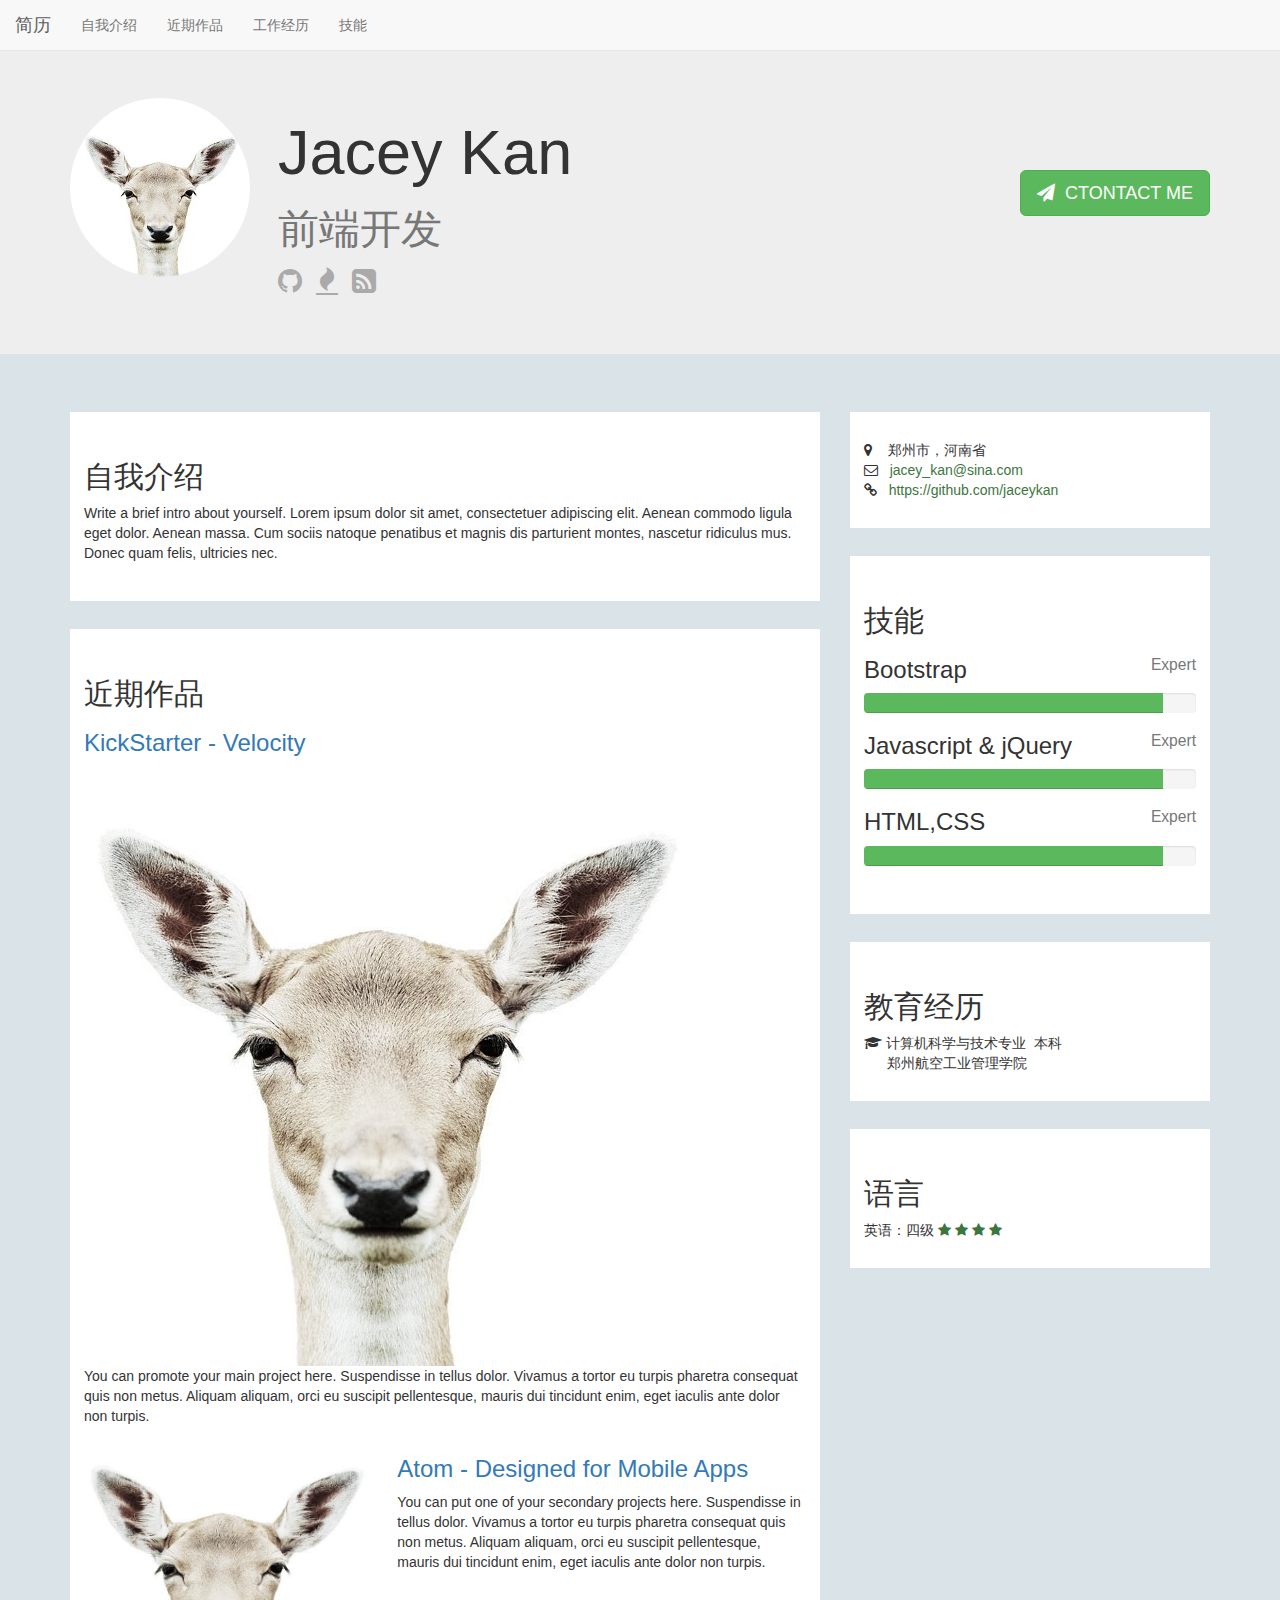
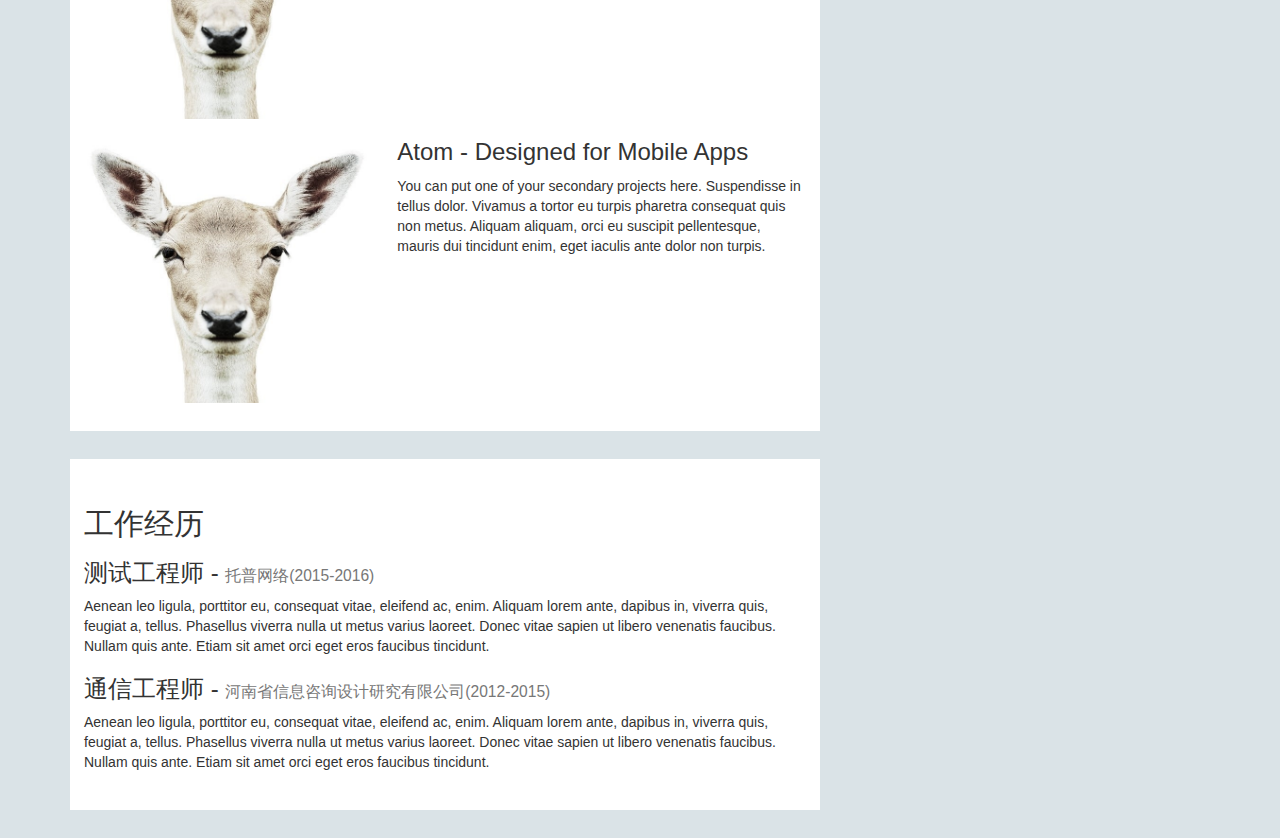
==== NewResume.html @ 5fd8fbb6 "2017/4/19-NewResume" ====
<!DOCTYPE html>
<html lang="en">
<head>
    <meta charset="UTF-8">
    <meta http-equiv="X-UA-Compatible" content="IE=edge">
    <meta name="viewport" content="width=device-width, initial-scale=1, maximum-scale=1, user-scalable=no">
    <link rel="shortcut icon" href="images/moon-b.ico">
    <title>JaceyKan's Resume</title>

    <!-- Bootstrap -->
    <link rel="stylesheet" href="plugins/bootstrap/css/bootstrap.min.css">

    <!--font-awesome-->
    <link rel="stylesheet" href="plugins/font-awesome/css/font-awesome.min.css" type="text/css">

    <link rel="stylesheet" href="css/newResume.css" type="text/css">

    <!-- HTML5 shim and Respond.js for IE8 support of HTML5 elements and media queries -->
    <!-- WARNING: Respond.js doesn't work if you view the page via file:// -->
    <!--[if lt IE 9]>
    <script src="https://cdn.bootcss.com/html5shiv/3.7.3/html5shiv.min.js"></script>
    <script src="https://cdn.bootcss.com/respond.js/1.4.2/respond.min.js"></script>
    <![endif]-->

    <!--jQuery-->
    <script src="plugins/jquery-3.2.1.min.js"></script>

    <!-- Bootstrap JS-->
    <script src="plugins/bootstrap/js/bootstrap.min.js"></script>

</head>
<body>
    <nav class="navbar navbar-default navbar-fixed-top">
        <div class="container-fluid">
            <div class="navbar-header">
                <button class="navbar-toggle" type="button" data-toggle="collapse" data-target="#myNav">
                    <span class="sr-only">切换导航</span>
                    <i class="fa fa-bars"></i>
                </button>
                <a class="navbar-brand" href="#">简历</a>
            </div>
            <div id="myNav" class="collapse navbar-collapse">
                <ul class="nav navbar-nav">
                    <li><a href="#aboutMe">自我介绍</a></li>
                    <li><a href="#latestProjects">近期作品</a></li>
                    <li><a href="#workExperience">工作经历</a></li>
                    <li><a href="#skills">技能</a></li>
                </ul>
            </div>
        </div>
</nav>
    <header class="jumbotron" style="margin-top: 50px;">
        <div class="container">
            <img src="images/Jacey-lg.jpg" alt="JaceyKan" class="img-responsive img-circle pull-left">
            <div class="pull-left">
                <h1>
                    Jacey Kan<br>
                    <small>前端开发</small>
                </h1>
                <ul class="list-inline">
                    <li><a href="http://github.com/jaceykan"><span class="fa fa-github fa-2x"></span></a></li>
                    <li><a href="https://www.freecodecamp.cn/jaceykan"><span class="fa fa-fire fa-2x"></span></a></li>
                    <li><a href=""><span class="fa fa-rss-square fa-2x"></span></a></li>
                </ul>
            </div>
            <a href="mailto: jacey_kan@sina.com" class="btn btn-lg btn-success pull-right"><span class="fa fa-paper-plane"></span>&nbsp;&nbsp;CTONTACT ME</a>
        </div>
    </header>
    <div class="container">
        <div class="row">
            <div class="col-sm-8">
                <div id="aboutMe" class="section">
                    <h2>自我介绍</h2>
                    <p>Write a brief intro about yourself. Lorem ipsum dolor sit amet, consectetuer adipiscing elit. Aenean commodo ligula eget dolor. Aenean massa. Cum sociis natoque penatibus et magnis dis parturient montes, nascetur ridiculus mus. Donec quam felis, ultricies nec.</p>
                </div>
                <div id="latestProjects" class="section">
                    <h2>近期作品</h2>
                    <div class="Project">
                        <h3><a href="#">KickStarter - Velocity</a></h3>
                        <img src="images/Jacey.jpg" class="img-responsive">
                        <p>You can promote your main project here. Suspendisse in tellus dolor. Vivamus a tortor eu turpis pharetra consequat quis non metus. Aliquam aliquam, orci eu suscipit pellentesque, mauris dui tincidunt enim, eget iaculis ante dolor non turpis.</p>
                    </div>
                    <div class="Project">
                        <div class="row">
                            <div class="col-sm-5"><img src="images/Jacey.jpg" class="img-responsive"></div>
                            <div class="col-sm-7">
                                <h3><a href="#">Atom - Designed for Mobile Apps</a></h3>
                                <p>You can put one of your secondary projects here. Suspendisse in tellus dolor. Vivamus a tortor eu turpis pharetra consequat quis non metus. Aliquam aliquam, orci eu suscipit pellentesque, mauris dui tincidunt enim, eget iaculis ante dolor non turpis.</p>
                            </div>
                        </div>
                    </div>
                    <div class="Project">
                        <div class="row">
                            <div class="col-sm-5"><img src="images/Jacey.jpg" class="img-responsive"></div>
                            <div class="col-sm-7">
                                <h3>Atom - Designed for Mobile Apps</h3>
                                <p>You can put one of your secondary projects here. Suspendisse in tellus dolor. Vivamus a tortor eu turpis pharetra consequat quis non metus. Aliquam aliquam, orci eu suscipit pellentesque, mauris dui tincidunt enim, eget iaculis ante dolor non turpis.</p>
                            </div>
                        </div>
                    </div>
                </div>
                <div id="workExperience" class="section">
                    <h2>工作经历</h2>
                    <div class="experience">
                        <h3>测试工程师 - <small>托普网络(2015-2016)</small></h3>
                        <p>Aenean leo ligula, porttitor eu, consequat vitae, eleifend ac, enim. Aliquam lorem ante, dapibus in, viverra quis, feugiat a, tellus. Phasellus viverra nulla ut metus varius laoreet. Donec vitae sapien ut libero venenatis faucibus. Nullam quis ante. Etiam sit amet orci eget eros faucibus tincidunt.</p>
                    </div>
                    <div class="experience">
                        <h3>通信工程师 - <small>河南省信息咨询设计研究有限公司(2012-2015)</small></h3>
                        <p>Aenean leo ligula, porttitor eu, consequat vitae, eleifend ac, enim. Aliquam lorem ante, dapibus in, viverra quis, feugiat a, tellus. Phasellus viverra nulla ut metus varius laoreet. Donec vitae sapien ut libero venenatis faucibus. Nullam quis ante. Etiam sit amet orci eget eros faucibus tincidunt.</p>
                    </div>
                </div>
            </div>
            <div class="col-sm-4">
                <div class="address section">
                    <i class="fa fa-map-marker"></i>&nbsp;&nbsp;&nbsp;&nbsp;郑州市，河南省<br>
                    <i class="fa fa-envelope-o"></i>&nbsp;&nbsp;&nbsp;<a href="mailto: jacey_kan@sina.com" class="text-success">jacey_kan@sina.com</a><br>
                    <i class="fa fa-link"></i>&nbsp;&nbsp;&nbsp;<a href="https://github.com/jaceykan" class="text-success">https://github.com/jaceykan</a>
                </div>
                <div id="skills" class="section">
                    <h2>技能</h2>
                    <div class="skill">
                        <h3>Bootstrap<small class="pull-right">Expert</small></h3>
                        <div class="progress">
                            <div class="progress-bar progress-bar-success" style="width: 90%"></div>
                        </div>
                    </div>
                    <div class="skill">
                        <h3>Javascript & jQuery<small class="pull-right">Expert</small></h3>
                        <div class="progress">
                            <div class="progress-bar progress-bar-success" style="width: 90%"></div>
                        </div>
                    </div>
                    <div class="skill">
                        <h3>HTML,CSS<small class="pull-right">Expert</small></h3>
                        <div class="progress">
                            <div class="progress-bar progress-bar-success" style="width: 90%"></div>
                        </div>
                    </div>
                </div>
                <div class="education section">
                    <h2>教育经历</h2>
                    <i class="fa fa-graduation-cap"></i>&nbsp;计算机科学与技术专业&nbsp;&nbsp;本科<br>
                    &nbsp;&nbsp;&nbsp;&nbsp;&nbsp;&nbsp;郑州航空工业管理学院
                </div>
                <div class="language section">
                    <h2>语言</h2>
                    英语：四级 <span class="text-success">
                    <i class="fa fa-star"></i>
                    <i class="fa fa-star"></i>
                    <i class="fa fa-star"></i>
                    <i class="fa fa-star"></i>
                </span>
                </div>
            </div>
        </div>
    </div>
</body>
</html>
---- css/newResume.css ----
body{
    background-color: #DAE3E7;
}

header{
    background-color: #ccc;
}

header img{
    margin-right: 2em;
    display: block;
}

header li a{
    color: #aaa;
}

header a:hover{
    color: #888;
    text-decoration: none;
}

header a.btn{
    margin-top: 4em;
}

.section{
    background-color: #fff;
    margin: 2em 0;
    padding: 2em 1em;
}
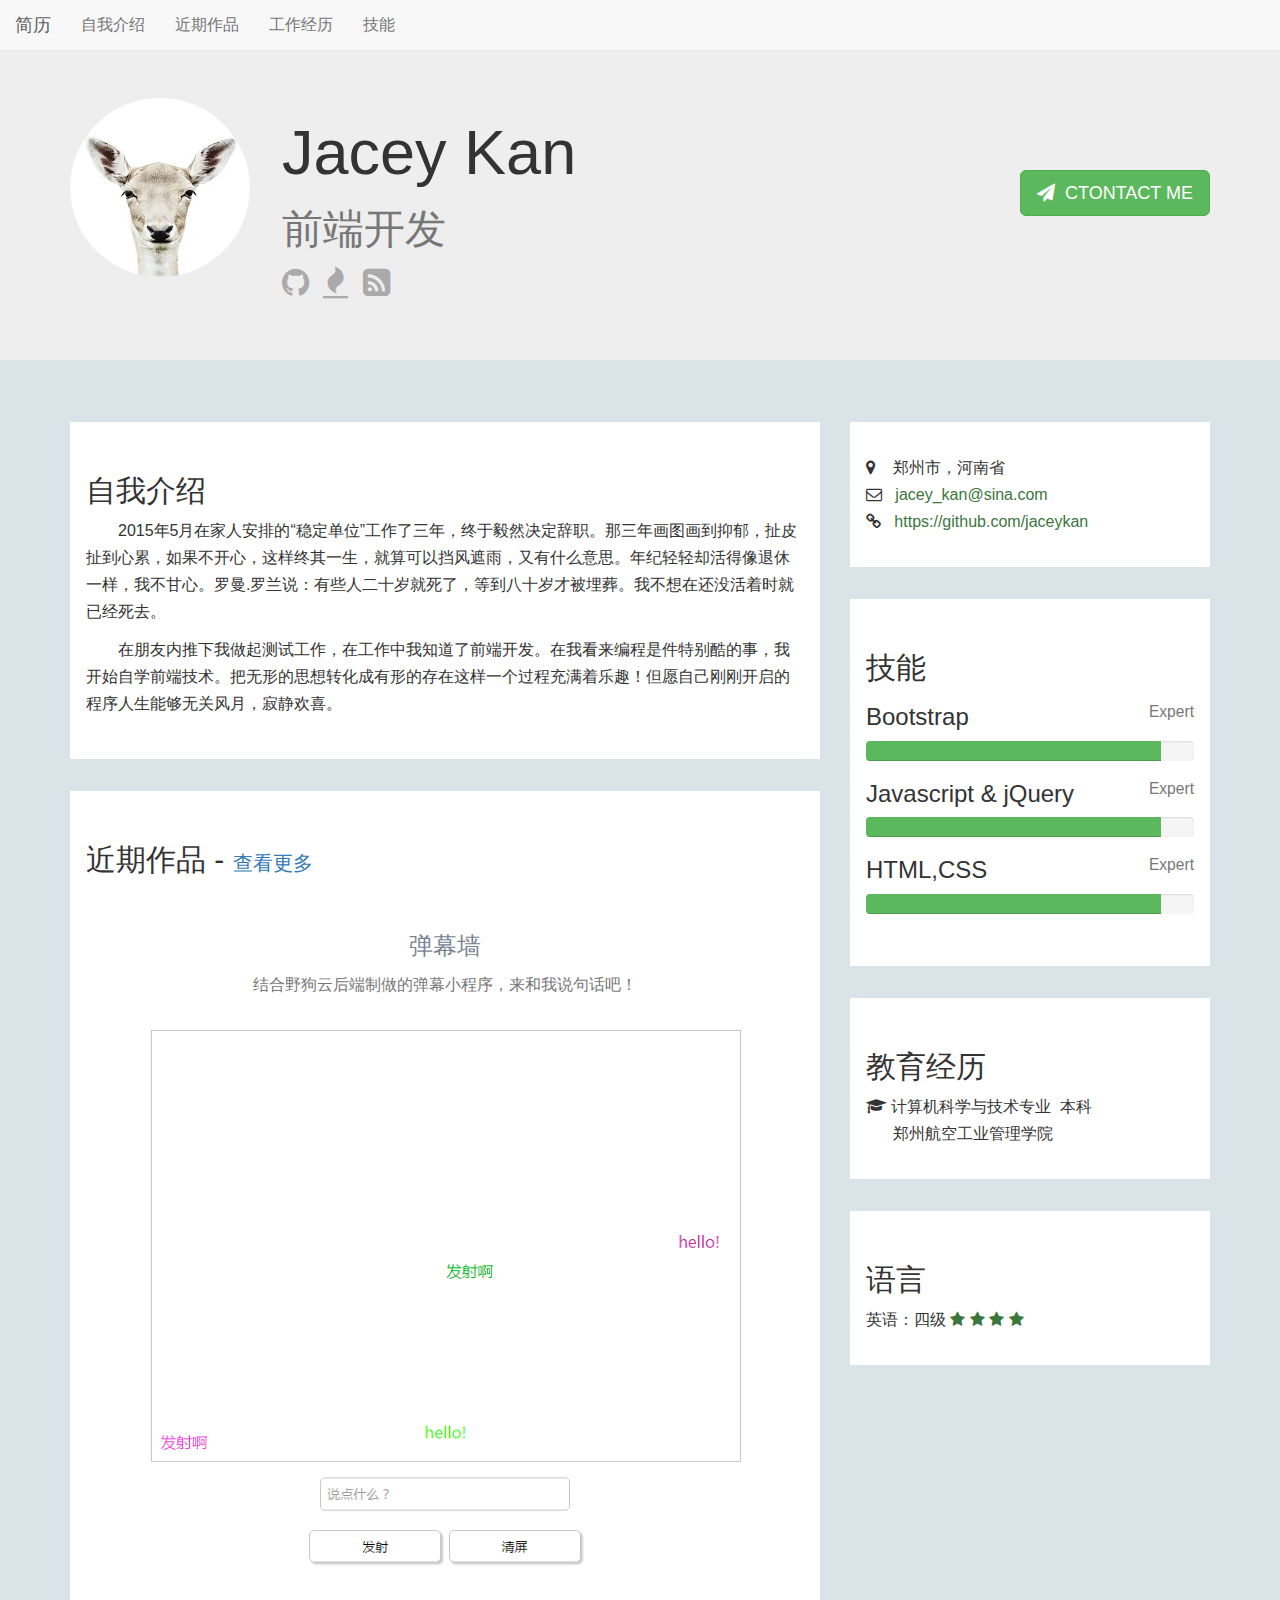
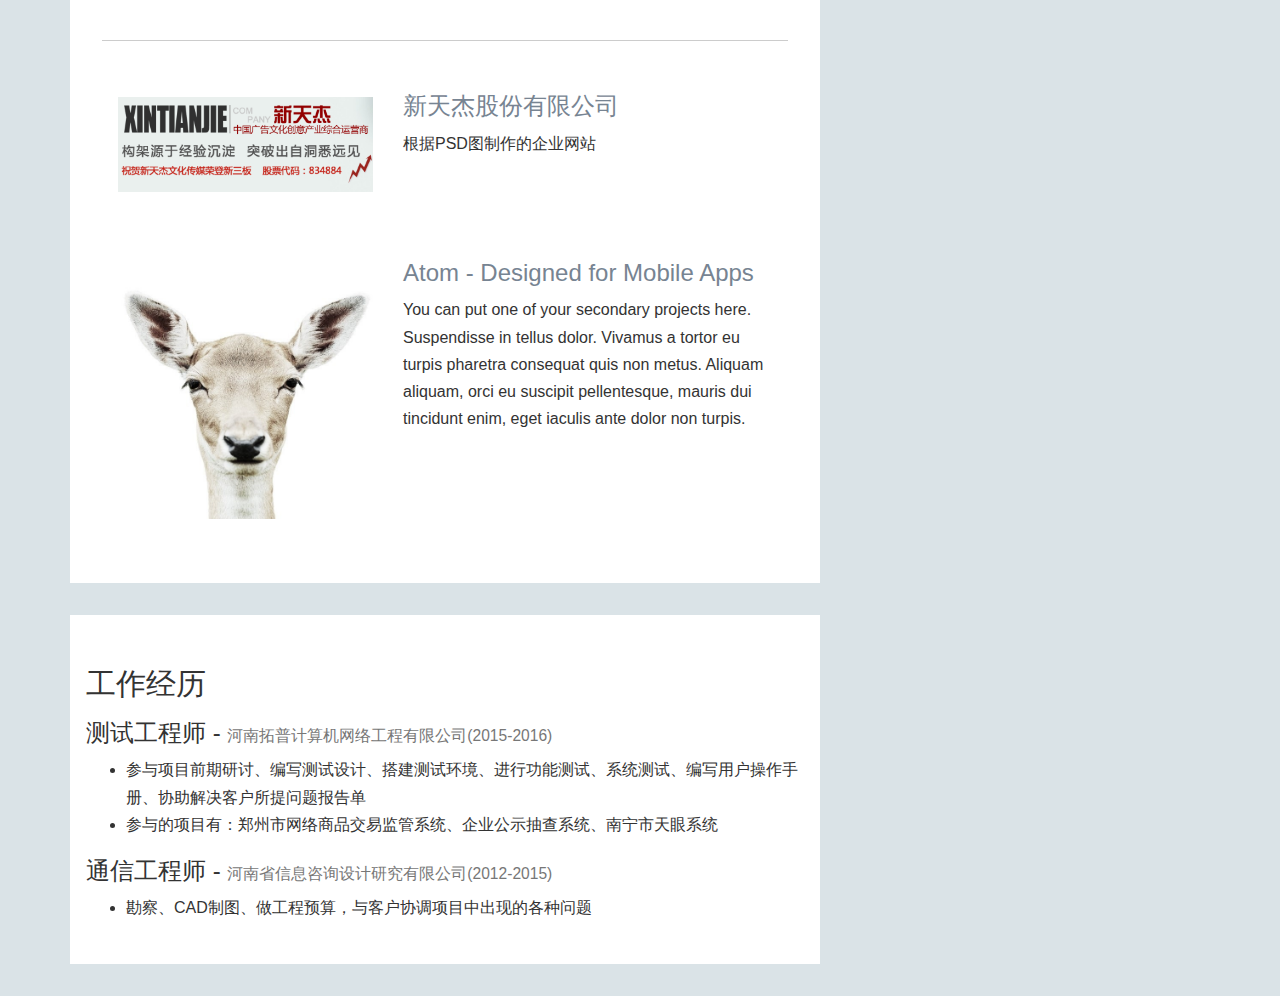
==== commit 75c42c49: "update" ====
--- a/NewResume.html
+++ b/NewResume.html
@@ -28,6 +28,8 @@
     <!-- Bootstrap JS-->
     <script src="plugins/bootstrap/js/bootstrap.min.js"></script>
 
+    <script src="js/newResume.js"></script>
+
 </head>
 <body>
     <nav class="navbar navbar-default navbar-fixed-top">
@@ -51,8 +53,8 @@
 </nav>
     <header class="jumbotron" style="margin-top: 50px;">
         <div class="container">
-            <img src="images/Jacey-lg.jpg" alt="JaceyKan" class="img-responsive img-circle pull-left">
-            <div class="pull-left">
+            <img src="images/Jacey-lg.jpg" alt="JaceyKan" class="img-responsive img-circle">
+            <div id="myLinks">
                 <h1>
                     Jacey Kan<br>
                     <small>前端开发</small>
@@ -63,7 +65,7 @@
                     <li><a href=""><span class="fa fa-rss-square fa-2x"></span></a></li>
                 </ul>
             </div>
-            <a href="mailto: jacey_kan@sina.com" class="btn btn-lg btn-success pull-right"><span class="fa fa-paper-plane"></span>&nbsp;&nbsp;CTONTACT ME</a>
+            <a id="contactMe" href="mailto: jacey_kan@sina.com" class="btn btn-lg btn-success"><i class="fa fa-paper-plane"></i>&nbsp;&nbsp;CTONTACT ME</a>
         </div>
     </header>
     <div class="container">
@@ -71,29 +73,31 @@
             <div class="col-sm-8">
                 <div id="aboutMe" class="section">
                     <h2>自我介绍</h2>
-                    <p>Write a brief intro about yourself. Lorem ipsum dolor sit amet, consectetuer adipiscing elit. Aenean commodo ligula eget dolor. Aenean massa. Cum sociis natoque penatibus et magnis dis parturient montes, nascetur ridiculus mus. Donec quam felis, ultricies nec.</p>
+                    <p>2015年5月在家人安排的“稳定单位”工作了三年，终于毅然决定辞职。那三年画图画到抑郁，扯皮扯到心累，如果不开心，这样终其一生，就算可以挡风遮雨，又有什么意思。年纪轻轻却活得像退休一样，我不甘心。罗曼.罗兰说：有些人二十岁就死了，等到八十岁才被埋葬。我不想在还没活着时就已经死去。</p>
+                    <p>在朋友内推下我做起测试工作，在工作中我知道了前端开发。在我看来编程是件特别酷的事，我开始自学前端技术。把无形的思想转化成有形的存在这样一个过程充满着乐趣！但愿自己刚刚开启的程序人生能够无关风月，寂静欢喜。</p>
                 </div>
                 <div id="latestProjects" class="section">
-                    <h2>近期作品</h2>
-                    <div class="Project">
-                        <h3><a href="#">KickStarter - Velocity</a></h3>
-                        <img src="images/Jacey.jpg" class="img-responsive">
-                        <p>You can promote your main project here. Suspendisse in tellus dolor. Vivamus a tortor eu turpis pharetra consequat quis non metus. Aliquam aliquam, orci eu suscipit pellentesque, mauris dui tincidunt enim, eget iaculis ante dolor non turpis.</p>
+                    <h2>近期作品 - <small><a href="https://jaceykan.github.io/practice/" target="_blank">查看更多</a></small></h2>
+                    <div id="mainProject" class="project">
+                        <h3><a href="https://jaceykan.github.io/practice/barrage.html">弹幕墙</a><br><small>结合野狗云后端制做的弹幕小程序，来和我说句话吧！</small></h3>
+                        <a href="https://jaceykan.github.io/practice/barrage.html" target="_blank"><img src="images/latestProjects/barrage.png" class="img-responsive"></a>
                     </div>
-                    <div class="Project">
+                    <div class="project">
+                        <div class="row">
+                            <div class="col-sm-5">
+                                <a href="https://jaceykan.github.io/practice/XinTianJie.html" target="_blank"><img src="images/latestProjects/xintianjie.png" class="img-responsive"></a>
+                            </div>
+                            <div class="col-sm-7">
+                                <h3><a href="https://jaceykan.github.io/practice/XinTianJie.html" target="_blank">新天杰股份有限公司</a></h3>
+                                <p>根据PSD图制作的企业网站</p>
+                            </div>
+                        </div>
+                    </div>
+                    <div class="project">
                         <div class="row">
                             <div class="col-sm-5"><img src="images/Jacey.jpg" class="img-responsive"></div>
                             <div class="col-sm-7">
-                                <h3><a href="#">Atom - Designed for Mobile Apps</a></h3>
-                                <p>You can put one of your secondary projects here. Suspendisse in tellus dolor. Vivamus a tortor eu turpis pharetra consequat quis non metus. Aliquam aliquam, orci eu suscipit pellentesque, mauris dui tincidunt enim, eget iaculis ante dolor non turpis.</p>
-                            </div>
-                        </div>
-                    </div>
-                    <div class="Project">
-                        <div class="row">
-                            <div class="col-sm-5"><img src="images/Jacey.jpg" class="img-responsive"></div>
-                            <div class="col-sm-7">
-                                <h3>Atom - Designed for Mobile Apps</h3>
+                                <h3><a href="#" target="_blank">Atom - Designed for Mobile Apps</a></h3>
                                 <p>You can put one of your secondary projects here. Suspendisse in tellus dolor. Vivamus a tortor eu turpis pharetra consequat quis non metus. Aliquam aliquam, orci eu suscipit pellentesque, mauris dui tincidunt enim, eget iaculis ante dolor non turpis.</p>
                             </div>
                         </div>
@@ -102,12 +106,17 @@
                 <div id="workExperience" class="section">
                     <h2>工作经历</h2>
                     <div class="experience">
-                        <h3>测试工程师 - <small>托普网络(2015-2016)</small></h3>
-                        <p>Aenean leo ligula, porttitor eu, consequat vitae, eleifend ac, enim. Aliquam lorem ante, dapibus in, viverra quis, feugiat a, tellus. Phasellus viverra nulla ut metus varius laoreet. Donec vitae sapien ut libero venenatis faucibus. Nullam quis ante. Etiam sit amet orci eget eros faucibus tincidunt.</p>
+                        <h3>测试工程师 - <small>河南拓普计算机网络工程有限公司(2015-2016)</small></h3>
+                        <ul>
+                            <li>参与项目前期研讨、编写测试设计、搭建测试环境、进行功能测试、系统测试、编写用户操作手册、协助解决客户所提问题报告单</li>
+                            <li>参与的项目有：郑州市网络商品交易监管系统、企业公示抽查系统、南宁市天眼系统</li>
+                        </ul>
                     </div>
                     <div class="experience">
                         <h3>通信工程师 - <small>河南省信息咨询设计研究有限公司(2012-2015)</small></h3>
-                        <p>Aenean leo ligula, porttitor eu, consequat vitae, eleifend ac, enim. Aliquam lorem ante, dapibus in, viverra quis, feugiat a, tellus. Phasellus viverra nulla ut metus varius laoreet. Donec vitae sapien ut libero venenatis faucibus. Nullam quis ante. Etiam sit amet orci eget eros faucibus tincidunt.</p>
+                        <ul>
+                            <li>勘察、CAD制图、做工程预算，与客户协调项目中出现的各种问题</li>
+                        </ul>
                     </div>
                 </div>
             </div>
@@ -155,5 +164,6 @@
             </div>
         </div>
     </div>
+
 </body>
 </html>--- a/css/newResume.css
+++ b/css/newResume.css
@@ -1,5 +1,7 @@
 body{
     background-color: #DAE3E7;
+    font-size: 16px;
+    line-height: 1.7em;
 }
 
 header{
@@ -7,8 +9,8 @@
 }
 
 header img{
-    margin-right: 2em;
     display: block;
+    margin: 0 auto;
 }
 
 header li a{
@@ -20,12 +22,77 @@
     text-decoration: none;
 }
 
-header a.btn{
-    margin-top: 4em;
-}
-
 .section{
     background-color: #fff;
     margin: 2em 0;
     padding: 2em 1em;
+}
+
+#aboutMe p{
+    text-indent: 2em;
+}
+
+.project{
+    margin: 1em;
+    padding: 1em;
+}
+
+.project h3 a{
+    color: #778492;
+}
+
+.project img{
+    display: block;
+    margin: 0 auto;
+    margin-top: 1.5em;
+}
+
+.project img:hover{
+    opacity: 0.7;
+}
+
+#mainProject h3{
+    text-align: center;
+    line-height: 1.5em;
+}
+
+#mainProject{
+    border-bottom: 1px solid #ccc;
+}
+
+#gotoTop{
+    display: none;
+    position: fixed;
+    top: 75%;
+    right: 1em;
+    cursor: pointer;
+    padding: 9px 4px;
+    background-color: #fff;
+}
+
+#gotoTop:hover{
+    background-color: #5cb542;
+    color: #fff;
+}
+
+@media (max-width: 767px){
+    header{
+        text-align: center;
+    }
+}
+
+/*devices width more than 768px*/
+@media (min-width: 768px){
+    header img{
+        float: left;
+        margin-right: 2em;
+    }
+    header #myLinks{
+        float: left;
+    }
+
+    header #contactMe{
+        float: right;
+        margin-top: 4em;
+    }
 }